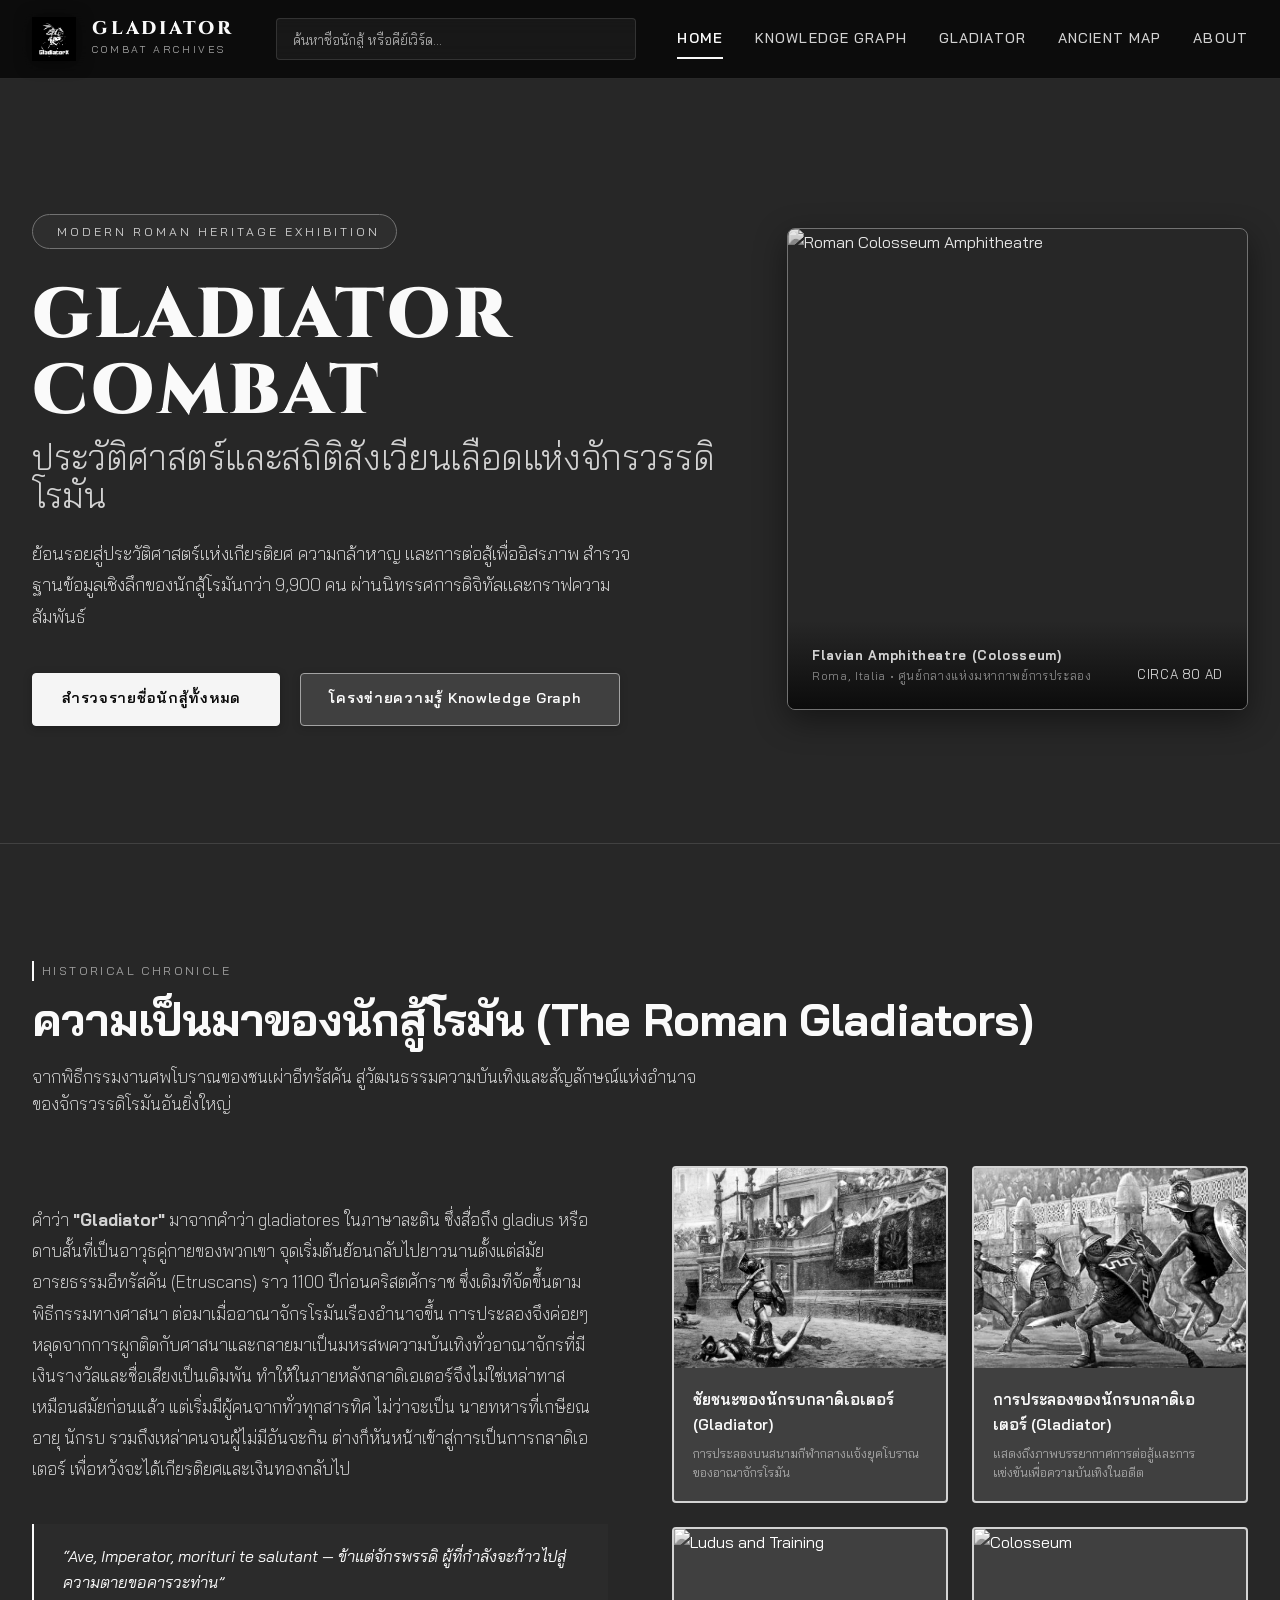
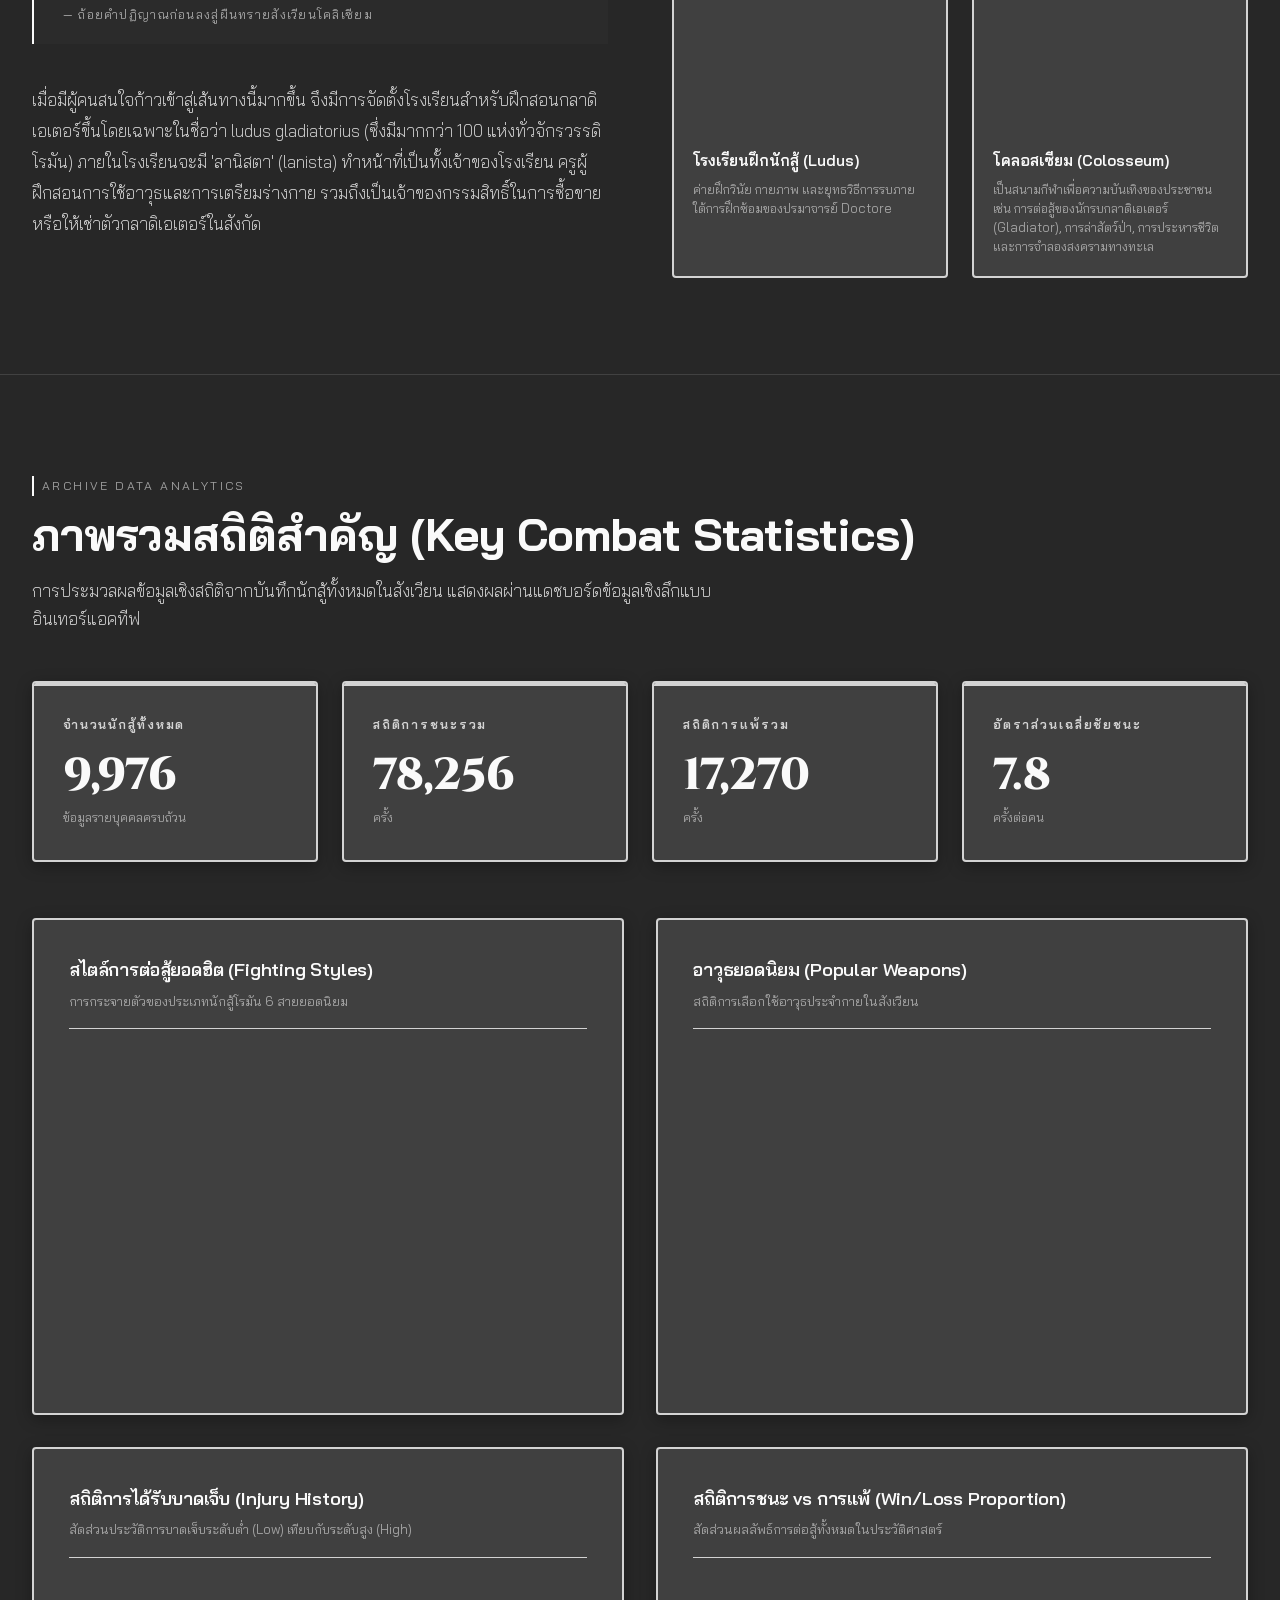
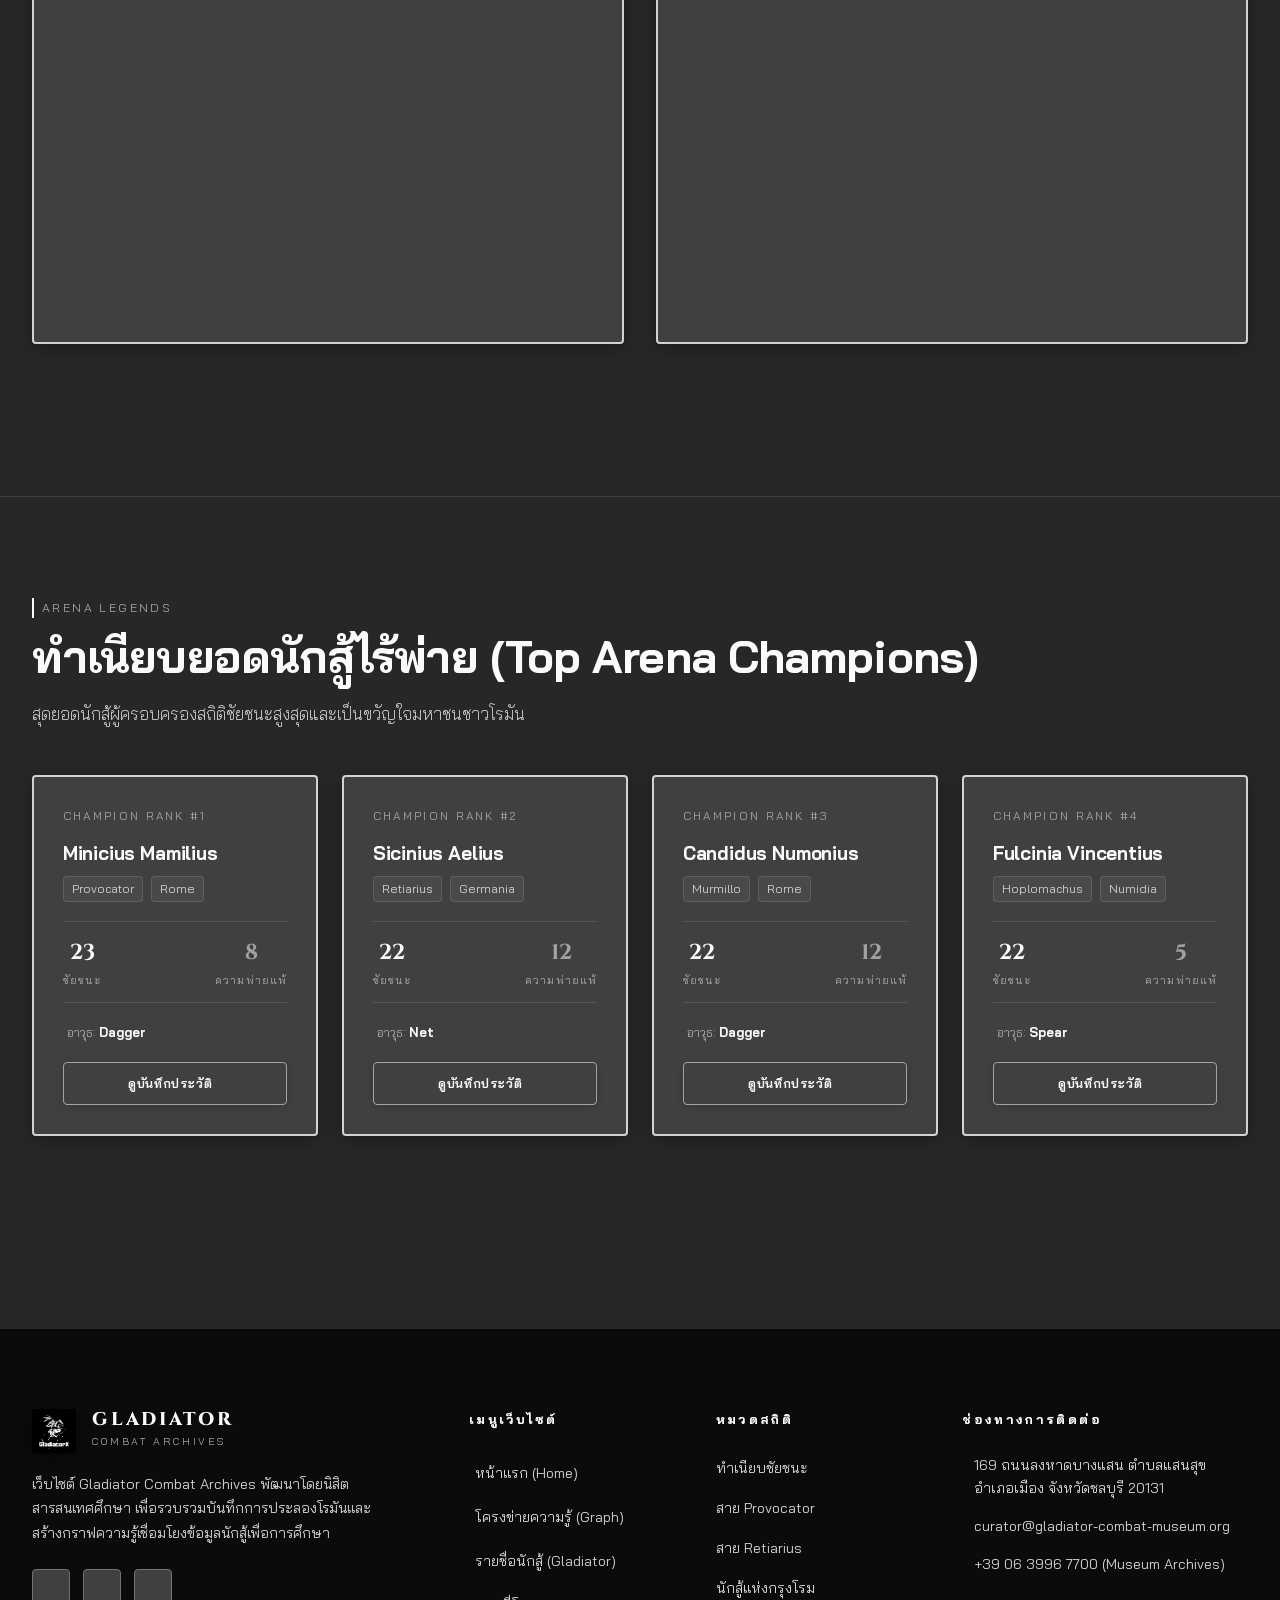
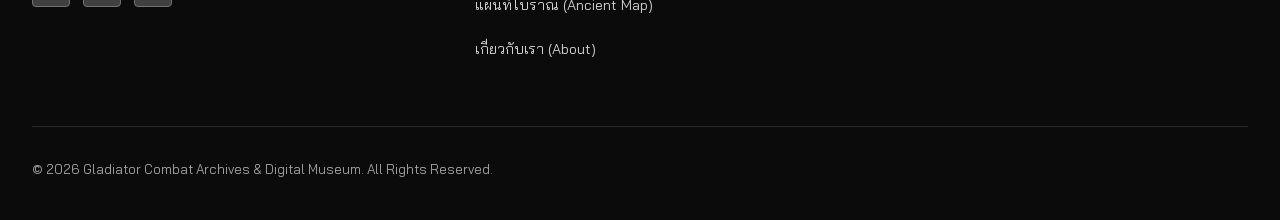
==== index.html @ 2bbe2fed "เพิ่ม แผนที่ ปรับปุ่ม" ====
<!DOCTYPE html>
<html lang="th">
<head>
  <meta charset="UTF-8">
  <meta name="viewport" content="width=device-width, initial-scale=1.0">
  <title>Gladiator Combat | Roman Archives & Data Analytics Museum</title>
  
  <!-- Google Fonts: Bai Jamjuree & Cinzel -->
  <link rel="preconnect" href="https://fonts.googleapis.com">
  <link rel="preconnect" href="https://fonts.gstatic.com" crossorigin>
  <link href="https://fonts.googleapis.com/css2?family=Bai+Jamjuree:ital,wght@0,300;0,400;0,500;0,600;0,700;1,400&family=Cinzel:wght@600;700;800;900&display=swap" rel="stylesheet">
  
  <!-- Flaticon Uicons Regular Rounded -->
  <link rel="stylesheet" href="https://cdn-uicons.flaticon.com/2.6.0/uicons-regular-rounded/css/uicons-regular-rounded.css">

  <!-- Chart.js CDN -->
  <script src="https://cdn.jsdelivr.net/npm/chart.js@4.4.1/dist/chart.umd.min.js"></script>

  <!-- Stylesheets (Separated CSS Files) -->
  <link rel="stylesheet" href="css/style.css">
  <link rel="stylesheet" href="css/home.css">
</head>
<body>

  <!-- ================= SITE HEADER / NAVIGATOR ================= -->
  <header class="site-header">
    <div class="container header-container">
      <!-- Brand Logo -->
      <a href="index.html" class="brand-wrapper">
        <img src="Logo.png" alt="Gladiator Combat Museum Logo" class="brand-logo">
        <div class="brand-text">
          <span class="brand-title">Gladiator</span>
          <span class="brand-sub">Combat Archives</span>
        </div>
      </a>

      <!-- Search Box (Direct Name or Keyword) -->
      <div class="header-search">
        <form class="header-search-form" action="gladiators.html" method="GET">
          <input type="text" name="search" placeholder="ค้นหาชื่อนักสู้ หรือคีย์เวิร์ด..." autocomplete="off">
          <button type="submit" class="header-search-btn" title="ค้นหา">
            <i class="fi fi-rr-search"></i>
          </button>
        </form>
      </div>

      <!-- Main Navigation Menu -->
      <nav class="main-nav" id="main-nav">
        <a href="index.html" class="nav-link">Home</a>
        <a href="knowledge-graph.html" class="nav-link">Knowledge Graph</a>
        <a href="gladiators.html" class="nav-link">Gladiator</a>
        <a href="maps.html" class="nav-link">Ancient Map</a>
        <a href="about.html" class="nav-link">About</a>
      </nav>

      <!-- Mobile Menu Toggle Button -->
      <button class="mobile-toggle" id="mobile-toggle" aria-label="Toggle navigation">
        <i class="fi fi-rr-menu-burger"></i>
      </button>
    </div>
  </header>

  <!-- ================= HERO & INTRODUCTION SECTION ================= -->
  <section class="hero-section">
    <div class="container hero-grid">
      <div class="hero-content">
        <div class="hero-badge">
          <i class="fi fi-rr-bank"></i>
          <span>Modern Roman Heritage Exhibition</span>
        </div>
        <h1 class="hero-title">
          Gladiator Combat
          <span>ประวัติศาสตร์และสถิติสังเวียนเลือดแห่งจักรวรรดิโรมัน</span>
        </h1>
        <p class="hero-desc">
          ย้อนรอยสู่ประวัติศาสตร์แห่งเกียรติยศ ความกล้าหาญ และการต่อสู้เพื่ออิสรภาพ สำรวจฐานข้อมูลเชิงลึกของนักสู้โรมันกว่า 9,900 คน ผ่านนิทรรศการดิจิทัลและกราฟความสัมพันธ์
        </p>
        <div class="hero-actions">
          <a href="gladiators.html" class="btn btn-primary">
            สำรวจรายชื่อนักสู้ทั้งหมด <i class="fi fi-rr-arrow-right"></i>
          </a>
          <a href="knowledge-graph.html" class="btn btn-secondary">
            โครงข่ายความรู้ Knowledge Graph <i class="fi fi-rr-network"></i>
          </a>
        </div>
      </div>
      <div class="hero-visual">
        <div class="hero-image-frame">
          <img src="https://images.unsplash.com/photo-1552832230-c0197dd311b5?auto=format&fit=crop&w=1200&q=80" alt="Roman Colosseum Amphitheatre">
          <div class="hero-caption">
            <div>
              <strong>Flavian Amphitheatre (Colosseum)</strong>
              <div style="font-size: 0.72rem; color: #888;">Roma, Italia • ศูนย์กลางแห่งมหากาพย์การประลอง</div>
            </div>
            <span class="badge-tag">CIRCA 80 AD</span>
          </div>
        </div>
      </div>
    </div>
  </section>

  <!-- ================= HISTORY OF ROMAN GLADIATORS ================= -->
  <section class="history-section">
    <div class="container">
      <div class="museum-label">HISTORICAL CHRONICLE</div>
      <h2 class="section-title">ความเป็นมาของนักสู้โรมัน (The Roman Gladiators)</h2>
      <p class="section-subtitle">
        จากพิธีกรรมงานศพโบราณของชนเผ่าอีทรัสคัน สู่วัฒนธรรมความบันเทิงและสัญลักษณ์แห่งอำนาจของจักรวรรดิโรมันอันยิ่งใหญ่
      </p>

      <div class="history-grid">
        <div class="history-content">
          <p class="history-paragraph">
            คำว่า <strong>"Gladiator"</strong> มาจากคำว่า gladiatores ในภาษาละติน ซึ่งสื่อถึง gladius หรือดาบสั้นที่เป็นอาวุธคู่กายของพวกเขา จุดเริ่มต้นย้อนกลับไปยาวนานตั้งแต่สมัยอารยธรรมอีทรัสคัน (Etruscans) ราว 1100 ปีก่อนคริสตศักราช ซึ่งเดิมทีจัดขึ้นตามพิธีกรรมทางศาสนา ต่อมาเมื่ออาณาจักรโรมันเรืองอำนาจขึ้น การประลองจึงค่อยๆ หลุดจากการผูกติดกับศาสนาและกลายมาเป็นมหรสพความบันเทิงทั่วอาณาจักรที่มีเงินรางวัลและชื่อเสียงเป็นเดิมพัน ทำให้ในภายหลังกลาดิเอเตอร์จึงไม่ใช่เหล่าทาสเหมือนสมัยก่อนแล้ว แต่เริ่มมีผู้คนจากทั่วทุกสารทิศ ไม่ว่าจะเป็น นายทหารที่เกษียณอายุ นักรบ รวมถึงเหล่าคนจนผู้ไม่มีอันจะกิน ต่างก็หันหน้าเข้าสู่การเป็นการกลาดิเอเตอร์ เพื่อหวังจะได้เกียรติยศและเงินทองกลับไป
          </p>
          <div class="history-quote">
            “Ave, Imperator, morituri te salutant — ข้าแต่จักรพรรดิ ผู้ที่กำลังจะก้าวไปสู่ความตายขอคารวะท่าน”
            <cite>— ถ้อยคำปฏิญาณก่อนลงสู่ผืนทรายสังเวียนโคลิเซียม</cite>
          </div>
          <p class="history-paragraph">
           เมื่อมีผู้คนสนใจก้าวเข้าสู่เส้นทางนี้มากขึ้น จึงมีการจัดตั้งโรงเรียนสำหรับฝึกสอนกลาดิเอเตอร์ขึ้นโดยเฉพาะในชื่อว่า ludus gladiatorius (ซึ่งมีมากกว่า 100 แห่งทั่วจักรวรรดิโรมัน) ภายในโรงเรียนจะมี 'ลานิสตา' (lanista) ทำหน้าที่เป็นทั้งเจ้าของโรงเรียน ครูผู้ฝึกสอนการใช้อาวุธและการเตรียมร่างกาย รวมถึงเป็นเจ้าของกรรมสิทธิ์ในการซื้อขายหรือให้เช่าตัวกลาดิเอเตอร์ในสังกัด
          </p>
        </div>

        <div class="history-gallery">
          <div class="gallery-card">
            <img src="ภาพประกอบ/ภาพประกอบ1.jpg" alt="Gladiator">
            <div class="gallery-info">
              <h4 class="gallery-title">ชัยชนะของนักรบกลาดิเอเตอร์ (Gladiator)</h4>
              <p class="gallery-desc">การประลองบนสนามกีฬากลางแจ้งยุคโบราณของอาณาจักรโรมัน</p>
            </div>
          </div>
          <div class="gallery-card">
            <img src="ภาพประกอบ/ภาพประกอบ2.jpg" alt="Gladiator">
            <div class="gallery-info">
              <h4 class="gallery-title">การประลองของนักรบกลาดิเอเตอร์ (Gladiator)</h4>
              <p class="gallery-desc">แสดงถึงภาพบรรยากาศการต่อสู้และการแข่งขันเพื่อความบันเทิงในอดีต</p>
            </div>
          </div>
          <div class="gallery-card">
            <img src="https://thumb.wikimedia.org/wikipedia/commons/thumb/8/87/Ludus_magnus_Rome_2006.jpg/960px-Ludus_magnus_Rome_2006.jpg?utm_source=en.wikipedia.org&utm_campaign=parser&utm_content=thumbnail" alt="Ludus and Training">
            <div class="gallery-info">
              <h4 class="gallery-title">โรงเรียนฝึกนักสู้ (Ludus)</h4>
              <p class="gallery-desc">ค่ายฝึกวินัย กายภาพ และยุทธวิธีการรบภายใต้การฝึกซ้อมของปรมาจารย์ Doctore</p>
            </div>
          </div>
          <div class="gallery-card">
            <img src="https://happylongway.com/wp-content/uploads/2018/10/Colosseum-800x500.jpg" alt="Colosseum ">
            <div class="gallery-info">
              <h4 class="gallery-title">โคลอสเซียม (Colosseum)</h4>
              <p class="gallery-desc">เป็นสนามกีฬาเพื่อความบันเทิงของประชาชน เช่น การต่อสู้ของนักรบกลาดิเอเตอร์ (Gladiator), การล่าสัตว์ป่า, การประหารชีวิต และการจำลองสงครามทางทะเล</p>
            </div>
          </div>
        </div>
      </div>
    </div>
  </section>

  <!-- ================= STATISTICAL ANALYTICS SECTION ================= -->
  <section class="stats-section">
    <div class="container">
      <div class="museum-label">ARCHIVE DATA ANALYTICS</div>
      <h2 class="section-title">ภาพรวมสถิติสำคัญ (Key Combat Statistics)</h2>
      <p class="section-subtitle">
        การประมวลผลข้อมูลเชิงสถิติจากบันทึกนักสู้ทั้งหมดในสังเวียน แสดงผลผ่านแดชบอร์ดข้อมูลเชิงลึกแบบอินเทอร์แอคทีฟ
      </p>

      <!-- 4 High-Level Summary Stat Cards -->
      <div class="summary-cards-grid">
        <div class="stat-card">
          <div class="stat-header">
            <span class="stat-label">จำนวนนักสู้ทั้งหมด</span>
            <i class="fi fi-rr-users-alt stat-icon"></i>
          </div>
          <div class="stat-value" id="counter-total">9,976</div>
          <div class="stat-note">ข้อมูลรายบุคคลครบถ้วน</div>
        </div>

        <div class="stat-card">
          <div class="stat-header">
            <span class="stat-label">สถิติการชนะรวม</span>
            <i class="fi fi-rr-trophy stat-icon"></i>
          </div>
          <div class="stat-value" id="counter-wins">78,256</div>
          <div class="stat-note">ครั้ง</div>
        </div>

        <div class="stat-card">
          <div class="stat-header">
            <span class="stat-label">สถิติการแพ้รวม</span>
            <i class="fi fi-rr-cross-circle stat-icon"></i>
          </div>
          <div class="stat-value" id="counter-losses">17,270</div>
          <div class="stat-note">ครั้ง</div>
        </div>

        <div class="stat-card">
          <div class="stat-header">
            <span class="stat-label">อัตราส่วนเฉลี่ยชัยชนะ</span>
            <i class="fi fi-rr-chart-histogram stat-icon"></i>
          </div>
          <div class="stat-value" id="counter-avg-wins">7.8</div>
          <div class="stat-note">ครั้งต่อคน</div>
        </div>
      </div>

      <!-- Charts Grid -->
      <div class="charts-grid">
        <!-- 1. Fighting Styles Chart -->
        <div class="chart-box">
          <div class="chart-header">
            <div class="chart-title-group">
              <h3>สไตล์การต่อสู้ยอดฮิต (Fighting Styles)</h3>
              <p>การกระจายตัวของประเภทนักสู้โรมัน 6 สายยอดนิยม</p>
            </div>
            <i class="fi fi-rr-shield" style="font-size: 1.2rem; color: var(--text-secondary);"></i>
          </div>
          <div class="chart-canvas-wrapper">
            <canvas id="chart-category"></canvas>
          </div>
        </div>

        <!-- 2. Weapons Popularity Chart -->
        <div class="chart-box">
          <div class="chart-header">
            <div class="chart-title-group">
              <h3>อาวุธยอดนิยม (Popular Weapons)</h3>
              <p>สถิติการเลือกใช้อาวุธประจำกายในสังเวียน</p>
            </div>
            <i class="fi fi-rr-sword" style="font-size: 1.2rem; color: var(--text-secondary);"></i>
          </div>
          <div class="chart-canvas-wrapper">
            <canvas id="chart-weapons"></canvas>
          </div>
        </div>

        <!-- 3. Injury History Chart -->
        <div class="chart-box">
          <div class="chart-header">
            <div class="chart-title-group">
              <h3>สถิติการได้รับบาดเจ็บ (Injury History)</h3>
              <p>สัดส่วนประวัติการบาดเจ็บระดับต่ำ (Low) เทียบกับระดับสูง (High)</p>
            </div>
            <i class="fi fi-rr-heartbeat" style="font-size: 1.2rem; color: var(--text-secondary);"></i>
          </div>
          <div class="chart-canvas-wrapper">
            <canvas id="chart-injuries"></canvas>
          </div>
        </div>

        <!-- 4. Win vs Loss Ratio Chart -->
        <div class="chart-box">
          <div class="chart-header">
            <div class="chart-title-group">
              <h3>สถิติการชนะ vs การแพ้ (Win/Loss Proportion)</h3>
              <p>สัดส่วนผลลัพธ์การต่อสู้ทั้งหมดในประวัติศาสตร์</p>
            </div>
            <i class="fi fi-rr-scale" style="font-size: 1.2rem; color: var(--text-secondary);"></i>
          </div>
          <div class="chart-canvas-wrapper">
            <canvas id="chart-winloss"></canvas>
          </div>
        </div>
      </div>
    </div>
  </section>

  <!-- ================= CHAMPIONS SPOTLIGHT ================= -->
  <section class="champions-section">
    <div class="container">
      <div class="museum-label">ARENA LEGENDS</div>
      <h2 class="section-title">ทำเนียบยอดนักสู้ไร้พ่าย (Top Arena Champions)</h2>
      <p class="section-subtitle">
        สุดยอดนักสู้ผู้ครอบครองสถิติชัยชนะสูงสุดและเป็นขวัญใจมหาชนชาวโรมัน
      </p>

      <div class="champions-grid" id="champions-grid">
        <!-- Rendered dynamically by home.js -->
      </div>
    </div>
  </section>

  <!-- ================= SITE FOOTER ================= -->
  <footer class="site-footer">
    <div class="container">
      <div class="footer-top">
        <div class="footer-brand">
          <div class="brand-wrapper">
            <img src="Logo.png" alt="Gladiator Combat Museum Logo" class="brand-logo">
            <div class="brand-text">
              <span class="brand-title">Gladiator</span>
              <span class="brand-sub">Combat Archives</span>
            </div>
          </div>
          <p class="footer-desc">
            เว็บไซต์ Gladiator Combat Archives พัฒนาโดยนิสิตสารสนเทศศึกษา เพื่อรวบรวมบันทึกการประลองโรมันและสร้างกราฟความรู้เชื่อมโยงข้อมูลนักสู้เพื่อการศึกษา
          </p>
          <div class="footer-socials">
            <a href="#" class="social-icon" title="Instagram"><i class="fi fi-rr-camera"></i></a>
            <a href="#" class="social-icon" title="Twitter"><i class="fi fi-rr-comment-alt"></i></a>
            <a href="#" class="social-icon" title="GitHub"><i class="fi fi-rr-code-fork"></i></a>
          </div>
        </div>

        <div class="footer-nav">
          <h4 class="footer-heading">เมนูเว็บไซต์</h4>
          <ul class="footer-links">
            <li><a href="index.html"><i class="fi fi-rr-home"></i> หน้าแรก (Home)</a></li>
            <li><a href="knowledge-graph.html"><i class="fi fi-rr-network"></i> โครงข่ายความรู้ (Graph)</a></li>
            <li><a href="gladiators.html"><i class="fi fi-rr-users"></i> รายชื่อนักสู้ (Gladiator)</a></li>
            <li><a href="maps.html"><i class="fi fi-rr-map"></i> แผนที่โบราณ (Ancient Map)</a></li>
            <li><a href="about.html"><i class="fi fi-rr-info"></i> เกี่ยวกับเรา (About)</a></li>
          </ul>
        </div>

        <div class="footer-analytics">
          <h4 class="footer-heading">หมวดสถิติ</h4>
          <ul class="footer-links">
            <li><a href="gladiators.html?sort=wins-desc">ทำเนียบชัยชนะ</a></li>
            <li><a href="gladiators.html?category=Provocator">สาย Provocator</a></li>
            <li><a href="gladiators.html?category=Retiarius">สาย Retiarius</a></li>
            <li><a href="gladiators.html?origin=Rome">นักสู้แห่งกรุงโรม</a></li>
          </ul>
        </div>

        <div class="footer-contact">
          <h4 class="footer-heading">ช่องทางการติดต่อ</h4>
          <ul class="contact-info">
            <li class="contact-item">
              <i class="fi fi-rr-marker"></i>
              <span>169 ถนนลงหาดบางแสน ตำบลแสนสุข อำเภอเมือง จังหวัดชลบุรี 20131</span>
            </li>
            <li class="contact-item">
              <i class="fi fi-rr-envelope"></i>
              <span>curator@gladiator-combat-museum.org</span>
            </li>
            <li class="contact-item">
              <i class="fi fi-rr-phone-call"></i>
              <span>+39 06 3996 7700 (Museum Archives)</span>
            </li>
          </ul>
        </div>
      </div>

      <div class="footer-bottom">
        <div>© 2026 Gladiator Combat Archives & Digital Museum. All Rights Reserved.</div>
      </div>
    </div>
  </footer>

  <!-- Scripts (Separated JS Files) -->
  <script src="js/main.js"></script>
  <script src="js/home.js"></script>
</body>
</html>
---- css/style.css ----
@import url('https://fonts.googleapis.com/css2?family=Bai+Jamjuree:ital,wght@0,300;0,400;0,500;0,600;0,700;1,400&family=Cinzel:wght@600;700;800;900&display=swap');
@import url('https://cdn-uicons.flaticon.com/2.6.0/uicons-regular-rounded/css/uicons-regular-rounded.css');

/* ==========================================================================
   MODERN ART MUSEUM DESIGN SYSTEM - GLADIATOR COMBAT
   Monochrome Palette: Pure Black, Gallery Whites, Concrete Grays
   ========================================================================== */

:root {
  /* ==========================================================================
     PALETTE: 11 Grayscale Shades (จากข้อกำหนด)
     #fafafa, #f5f5f5, #e6e6e6, #d3d3d3, #a3a3a3,
     #727272, #535353, #404040, #272727, #1a1a1a, #0b0b0b
     ========================================================================== */
  --color-fafafa: #fafafa;
  --color-f5f5f5: #f5f5f5;
  --color-e6e6e6: #e6e6e6;
  --color-d3d3d3: #d3d3d3;
  --color-a3a3a3: #a3a3a3;
  --color-727272: #727272;
  --color-535353: #535353;
  --color-404040: #404040;
  --color-272727: #272727;
  --color-1a1a1a: #1a1a1a;
  --color-0b0b0b: #0b0b0b;

  /* พื้นหลังเว็บไซต์: ปรับให้สว่างขึ้นจากเดิม (#1a1a1a) มาเป็น #272727 / #404040 */
  --bg-primary: #272727;
  --bg-secondary: #272727;
  --bg-tertiary: #404040;
  --bg-card: #404040;
  --bg-card-hover: #535353;
  --bg-light: #404040;
  --bg-light-surface: #535353;
  
  /* ตัวอักษร: สว่างคมชัด อ่านง่าย */
  --text-primary: #fafafa;
  --text-secondary: #d3d3d3;
  --text-muted: #a3a3a3;
  --text-hover: #fafafa;
  
  /* กรอบและเส้นขอบ: สว่าง คมชัด */
  --border-light: rgba(255, 255, 255, 0.12);
  --border-medium: #727272;
  --border-strong: #a3a3a3;
  --border-contrast: #fafafa;
  --border-stat: #d3d3d3;
  --border-stat-hover: #fafafa;

  /* สีปุ่มหลัก (Primary Button) */
  --btn-primary-bg: #f5f5f5;
  --btn-primary-text: #0b0b0b;
  --btn-primary-border: #f5f5f5;
  --btn-primary-hover-bg: #d3d3d3;       /* ชี้แล้วเข้มขึ้น */
  --btn-primary-hover-text: #0b0b0b;
  --btn-primary-hover-border: #d3d3d3;
  --btn-primary-active-bg: #a3a3a3;      /* คลิกค้างแล้วเข้มขึ้นอีก */
  --btn-primary-active-border: #727272;

  /* สีปุ่มรอง (Secondary Button) */
  --btn-secondary-bg: #404040;
  --btn-secondary-text: #fafafa;
  --btn-secondary-border: #a3a3a3;
  --btn-secondary-hover-bg: #272727;     /* ชี้แล้วเข้มขึ้น */
  --btn-secondary-hover-text: #ffffff;
  --btn-secondary-hover-border: #d3d3d3;
  --btn-secondary-active-bg: #1a1a1a;    /* คลิกค้างแล้วเข้มขึ้นอีก */
  --btn-secondary-active-border: #727272;

  --accent-white: #fafafa;
  --accent-gray: #d3d3d3;
  --accent-dark: #0b0b0b;
  
  --font-main: 'Bai Jamjuree', -apple-system, BlinkMacSystemFont, 'Segoe UI', Roboto, sans-serif;
  --font-display: 'Cinzel', 'Bai Jamjuree', Georgia, serif;
  
  /* Transition นุ่มนวล ไม่กระพริบ */
  --transition-smooth: all 0.25s cubic-bezier(0.16, 1, 0.3, 1);
  --transition-fast: all 0.15s cubic-bezier(0.16, 1, 0.3, 1);
  --btn-transition: background-color 0.25s cubic-bezier(0.16, 1, 0.3, 1),
                    color 0.25s cubic-bezier(0.16, 1, 0.3, 1),
                    border-color 0.25s cubic-bezier(0.16, 1, 0.3, 1),
                    transform 0.15s cubic-bezier(0.16, 1, 0.3, 1),
                    box-shadow 0.25s cubic-bezier(0.16, 1, 0.3, 1);
  
  --shadow-subtle: 0 4px 16px rgba(0, 0, 0, 0.3);
  --shadow-elevation: 0 10px 32px rgba(0, 0, 0, 0.45);
  --shadow-glow: 0 0 20px rgba(250, 250, 250, 0.12);
  
  --radius-sm: 4px;
  --radius-md: 8px;
  --radius-lg: 14px;
  --radius-full: 9999px;
  
  --max-width: 1320px;
}

/* Reset & Box Sizing */
*, *::before, *::after {
  box-sizing: border-box;
  margin: 0;
  padding: 0;
}

html {
  font-size: 16px;
  scroll-behavior: smooth;
}

body {
  font-family: var(--font-main);
  background-color: var(--bg-primary);
  color: var(--text-primary);
  line-height: 1.65;
  font-weight: 400;
  overflow-x: hidden;
  -webkit-font-smoothing: antialiased;
}

a {
  color: inherit;
  text-decoration: none;
  transition: color 0.25s cubic-bezier(0.16, 1, 0.3, 1),
              text-shadow 0.25s cubic-bezier(0.16, 1, 0.3, 1),
              transform 0.15s ease;
}

a:hover {
  color: var(--text-hover);
  text-shadow: 0 0 10px rgba(250, 250, 250, 0.35);
}

a:active {
  transform: scale(0.98);
  color: #ffffff;
}

img {
  max-width: 100%;
  height: auto;
  display: block;
}

button, input, select, textarea {
  font-family: inherit;
  font-size: inherit;
}

/* ==========================================================================
   UTILITY CLASSES & MUSEUM LAYOUTS
   ========================================================================== */

.container {
  width: 100%;
  max-width: var(--max-width);
  margin: 0 auto;
  padding: 0 2rem;
}

.museum-label {
  font-size: 0.75rem;
  text-transform: uppercase;
  letter-spacing: 0.2em;
  color: var(--text-muted);
  display: inline-block;
  margin-bottom: 0.75rem;
  border-left: 2px solid var(--accent-white);
  padding-left: 0.5rem;
}

.section-title {
  font-size: clamp(2rem, 3.5vw, 3rem);
  font-weight: 700;
  letter-spacing: -0.02em;
  line-height: 1.2;
  margin-bottom: 1rem;
}

.section-subtitle {
  font-size: 1.05rem;
  color: var(--text-secondary);
  max-width: 680px;
  margin-bottom: 3rem;
  font-weight: 300;
}

/* ==========================================================================
   BUTTONS: SMOOTH HOVER DARKENING & ACTIVE SINKING EFFECTS
   ========================================================================== */

.btn {
  display: inline-flex;
  align-items: center;
  justify-content: center;
  gap: 0.6rem;
  padding: 0.85rem 1.8rem;
  font-size: 0.9rem;
  font-weight: 600;
  letter-spacing: 0.05em;
  border-radius: var(--radius-sm);
  cursor: pointer;
  transition: var(--btn-transition);
  position: relative;
  user-select: none;
  -webkit-user-select: none;
}

/* Primary Button: สีพื้นหลังสว่าง ชี้แล้วเข้มขึ้น กดแล้วยุบลง */
.btn-primary {
  background-color: var(--btn-primary-bg);
  color: var(--btn-primary-text);
  border: 1.5px solid var(--btn-primary-border);
  box-shadow: 0 2px 8px rgba(0, 0, 0, 0.25);
}

.btn-primary:hover {
  background-color: var(--btn-primary-hover-bg);
  color: var(--btn-primary-hover-text);
  border-color: var(--btn-primary-hover-border);
  transform: translateY(-2px);
  box-shadow: 0 6px 18px rgba(0, 0, 0, 0.35);
}

.btn-primary:active {
  background-color: var(--btn-primary-active-bg);
  border-color: var(--btn-primary-active-border);
  transform: translateY(1.5px) scale(0.97);
  box-shadow: inset 0 3px 6px rgba(0, 0, 0, 0.35), 0 1px 2px rgba(0, 0, 0, 0.2);
}

/* Secondary Button: กรอบชัดเจน ชี้แล้วสีเข้ม/เปลี่ยนสี กดแล้วยุบลง */
.btn-secondary {
  background-color: var(--btn-secondary-bg);
  color: var(--btn-secondary-text);
  border: 1.5px solid var(--btn-secondary-border);
  box-shadow: 0 2px 8px rgba(0, 0, 0, 0.15);
}

.btn-secondary:hover {
  background-color: var(--btn-secondary-hover-bg);
  color: var(--btn-secondary-hover-text);
  border-color: var(--btn-secondary-hover-border);
  transform: translateY(-2px);
  box-shadow: 0 6px 18px rgba(0, 0, 0, 0.3);
}

.btn-secondary:active {
  background-color: var(--btn-secondary-active-bg);
  border-color: var(--btn-secondary-active-border);
  transform: translateY(1.5px) scale(0.97);
  box-shadow: inset 0 3px 6px rgba(0, 0, 0, 0.45), 0 1px 2px rgba(0, 0, 0, 0.2);
}

/* Icon Buttons: ชี้แล้วเปลี่ยนสี กดแล้วยุบลง */
.btn-icon {
  width: 42px;
  height: 42px;
  padding: 0;
  border-radius: var(--radius-sm);
  background: var(--bg-card);
  border: 1.5px solid var(--border-medium);
  color: var(--text-primary);
  display: inline-flex;
  align-items: center;
  justify-content: center;
  cursor: pointer;
  transition: var(--btn-transition);
  user-select: none;
}

.btn-icon:hover {
  border-color: var(--border-stat);
  background: var(--color-272727);
  color: var(--text-hover);
  transform: translateY(-2px);
  box-shadow: 0 4px 12px rgba(0, 0, 0, 0.3);
}

.btn-icon:active {
  background: var(--color-1a1a1a);
  transform: translateY(1.5px) scale(0.94);
  box-shadow: inset 0 2px 5px rgba(0, 0, 0, 0.4);
}

/* ==========================================================================
   NAVIGATION BAR
   ========================================================================== */

.site-header {
  position: sticky;
  top: 0;
  left: 0;
  width: 100%;
  z-index: 1000;
  background: rgba(10, 10, 10, 0.92);
  backdrop-filter: blur(16px);
  -webkit-backdrop-filter: blur(16px);
  border-bottom: 1px solid var(--border-light);
  transition: var(--transition-smooth);
}

.header-container {
  display: flex;
  align-items: center;
  justify-content: space-between;
  height: 78px;
}

.brand-wrapper {
  display: flex;
  align-items: center;
  gap: 1rem;
}

.brand-logo {
  height: 44px;
  width: auto;
  object-fit: contain;
  filter: drop-shadow(0 2px 8px rgba(0,0,0,0.5));
  transition: var(--transition-smooth);
}

.brand-logo:hover {
  transform: scale(1.05);
}

.brand-text {
  display: flex;
  flex-direction: column;
}

.brand-title {
  font-family: var(--font-display);
  font-size: 1.15rem;
  font-weight: 800;
  letter-spacing: 0.15em;
  color: var(--text-primary);
  text-transform: uppercase;
  line-height: 1;
}

.brand-sub {
  font-size: 0.65rem;
  letter-spacing: 0.25em;
  color: var(--text-muted);
  text-transform: uppercase;
  margin-top: 3px;
}

/* Header Search */
.header-search {
  flex: 0 1 360px;
  position: relative;
  margin: 0 1.5rem;
}

.header-search-form {
  position: relative;
  width: 100%;
}

.header-search input {
  width: 100%;
  height: 42px;
  background: rgba(255, 255, 255, 0.05);
  border: 1px solid var(--border-light);
  border-radius: var(--radius-sm);
  padding: 0 2.8rem 0 1rem;
  color: var(--text-primary);
  font-size: 0.85rem;
  font-weight: 400;
  transition: var(--transition-smooth);
}

.header-search input:focus {
  outline: none;
  background: rgba(255, 255, 255, 0.09);
  border-color: var(--border-strong);
  box-shadow: 0 0 16px rgba(255, 255, 255, 0.06);
}

.header-search input::placeholder {
  color: var(--text-muted);
}

.header-search-btn {
  position: absolute;
  right: 8px;
  top: 50%;
  transform: translateY(-50%);
  background: transparent;
  border: none;
  color: var(--text-secondary);
  cursor: pointer;
  padding: 6px;
  display: flex;
  align-items: center;
  justify-content: center;
  font-size: 1rem;
  transition: color 0.25s cubic-bezier(0.16, 1, 0.3, 1), transform 0.15s ease;
}

.header-search-btn:hover {
  color: var(--text-hover);
  transform: translateY(-50%) scale(1.15);
}

.header-search-btn:active {
  transform: translateY(-50%) scale(0.9);
  color: var(--color-fafafa);
}

/* Nav Links */
.main-nav {
  display: flex;
  align-items: center;
  gap: 2rem;
}

.nav-link {
  font-size: 0.88rem;
  font-weight: 500;
  letter-spacing: 0.08em;
  color: var(--text-secondary);
  text-transform: uppercase;
  position: relative;
  padding: 0.5rem 0;
  transition: color 0.25s cubic-bezier(0.16, 1, 0.3, 1),
              text-shadow 0.25s cubic-bezier(0.16, 1, 0.3, 1),
              transform 0.15s ease;
}

.nav-link::after {
  content: '';
  position: absolute;
  bottom: 0;
  left: 0;
  width: 0%;
  height: 2px;
  background: var(--color-fafafa);
  transition: width 0.25s cubic-bezier(0.16, 1, 0.3, 1);
}

.nav-link:hover {
  color: var(--text-hover);
  text-shadow: 0 0 10px rgba(250, 250, 250, 0.4);
}

.nav-link:active {
  transform: scale(0.96);
  color: #ffffff;
}

.nav-link:hover::after,
.nav-link.active::after {
  width: 100%;
}

.nav-link.active {
  color: var(--color-fafafa);
  font-weight: 600;
}

/* Mobile Toggle */
.mobile-toggle {
  display: none;
  background: transparent;
  border: none;
  color: var(--text-primary);
  font-size: 1.4rem;
  cursor: pointer;
  padding: 0.5rem;
}

/* ==========================================================================
   FOOTER
   ========================================================================== */

.site-footer {
  background-color: var(--accent-dark);
  border-top: 1px solid var(--border-light);
  padding: 5rem 0 2.5rem;
  margin-top: 6rem;
}

.footer-top {
  display: grid;
  grid-template-columns: 2fr 1fr 1fr 1.5fr;
  gap: 3.5rem;
  margin-bottom: 4rem;
}

.footer-brand .brand-wrapper {
  margin-bottom: 1.2rem;
}

.footer-desc {
  font-size: 0.9rem;
  color: var(--text-secondary);
  line-height: 1.7;
  max-width: 360px;
  margin-bottom: 1.5rem;
}

.footer-socials {
  display: flex;
  gap: 0.8rem;
}

.social-icon {
  width: 38px;
  height: 38px;
  border-radius: var(--radius-sm);
  background: var(--bg-card);
  border: 1px solid var(--border-medium);
  display: flex;
  align-items: center;
  justify-content: center;
  color: var(--text-secondary);
  font-size: 0.95rem;
  transition: var(--btn-transition);
}

.social-icon:hover {
  color: var(--text-hover);
  border-color: var(--border-stat);
  background: var(--color-272727);
  transform: translateY(-2px);
  box-shadow: 0 4px 12px rgba(0, 0, 0, 0.3);
}

.social-icon:active {
  background: var(--color-1a1a1a);
  transform: translateY(1.5px) scale(0.94);
}

.footer-heading {
  font-size: 0.82rem;
  text-transform: uppercase;
  letter-spacing: 0.18em;
  color: var(--text-primary);
  margin-bottom: 1.5rem;
  font-weight: 700;
}

.footer-links {
  list-style: none;
  display: flex;
  flex-direction: column;
  gap: 0.85rem;
}

.footer-links a {
  font-size: 0.88rem;
  color: var(--text-secondary);
  transition: color 0.25s cubic-bezier(0.16, 1, 0.3, 1), transform 0.15s ease, text-shadow 0.25s ease;
  display: inline-flex;
  align-items: center;
  gap: 0.4rem;
}

.footer-links a:hover {
  color: var(--text-hover);
  text-shadow: 0 0 10px rgba(250, 250, 250, 0.4);
  transform: translateX(4px);
}

.footer-links a:active {
  color: #ffffff;
  transform: translateX(2px) scale(0.98);
}

.contact-info {
  list-style: none;
  display: flex;
  flex-direction: column;
  gap: 0.9rem;
}

.contact-item {
  display: flex;
  align-items: flex-start;
  gap: 0.75rem;
  font-size: 0.88rem;
  color: var(--text-secondary);
}

.contact-item i {
  color: var(--text-muted);
  font-size: 1rem;
  margin-top: 2px;
}

.footer-bottom {
  padding-top: 2rem;
  border-top: 1px solid var(--border-light);
  display: flex;
  align-items: center;
  justify-content: space-between;
  font-size: 0.82rem;
  color: var(--text-muted);
  flex-wrap: wrap;
  gap: 1rem;
}

/* ==========================================================================
   RESPONSIVE DESIGN (TABLET & MOBILE)
   ========================================================================== */

@media (max-width: 1024px) {
  .header-search {
    flex: 0 1 240px;
    margin: 0 1rem;
  }
  
  .footer-top {
    grid-template-columns: 1fr 1fr;
    gap: 2.5rem;
  }
}

@media (max-width: 768px) {
  .mobile-toggle {
    display: block;
  }
  
  .header-search {
    display: none; /* Can be revealed via mobile search button if needed */
  }
  
  .main-nav {
    position: fixed;
    top: 78px;
    left: 0;
    width: 100%;
    background: rgba(14, 14, 14, 0.98);
    backdrop-filter: blur(20px);
    border-bottom: 1px solid var(--border-medium);
    flex-direction: column;
    padding: 2rem;
    gap: 1.5rem;
    transform: translateY(-150%);
    opacity: 0;
    pointer-events: none;
    transition: var(--transition-smooth);
  }
  
  .main-nav.open {
    transform: translateY(0);
    opacity: 1;
    pointer-events: auto;
  }
  
  .footer-top {
    grid-template-columns: 1fr;
    gap: 2rem;
  }
  
  .footer-bottom {
    flex-direction: column;
    text-align: center;
    gap: 0.5rem;
  }
}
---- css/home.css ----
/* ==========================================================================
   HOME PAGE STYLES - MODERN ART MUSEUM THEME
   ========================================================================== */

/* Hero Section */
.hero-section {
  position: relative;
  min-height: 85vh;
  display: flex;
  align-items: center;
  padding: 5rem 0 4rem;
  background: var(--bg-primary);
  border-bottom: 1px solid var(--border-light);
  overflow: hidden;
}

.hero-grid {
  display: grid;
  grid-template-columns: 1.2fr 0.8fr;
  gap: 4rem;
  align-items: center;
}

.hero-badge {
  display: inline-flex;
  align-items: center;
  gap: 0.5rem;
  font-size: 0.75rem;
  letter-spacing: 0.25em;
  text-transform: uppercase;
  color: var(--text-secondary);
  border: 1px solid var(--border-medium);
  padding: 0.4rem 1rem;
  border-radius: var(--radius-full);
  margin-bottom: 1.8rem;
  background: rgba(255, 255, 255, 0.03);
}

.hero-badge i {
  color: var(--accent-white);
}

.hero-title {
  font-family: var(--font-display);
  font-size: clamp(2.8rem, 5.5vw, 4.6rem);
  font-weight: 900;
  letter-spacing: 0.04em;
  line-height: 1.08;
  margin-bottom: 1.5rem;
  text-transform: uppercase;
  color: var(--text-primary);
}

.hero-title span {
  display: block;
  font-family: var(--font-main);
  font-weight: 300;
  font-size: clamp(1.4rem, 2.8vw, 2.2rem);
  letter-spacing: -0.01em;
  color: var(--text-secondary);
  margin-top: 0.5rem;
  text-transform: none;
}

.hero-desc {
  font-size: 1.1rem;
  color: var(--text-secondary);
  line-height: 1.8;
  margin-bottom: 2.5rem;
  font-weight: 300;
  max-width: 600px;
}

.hero-actions {
  display: flex;
  gap: 1.2rem;
  flex-wrap: wrap;
}

.hero-visual {
  position: relative;
}

.hero-image-frame {
  position: relative;
  border-radius: var(--radius-md);
  overflow: hidden;
  border: 1px solid var(--border-medium);
  box-shadow: var(--shadow-elevation);
  background: var(--bg-secondary);
}

.hero-image-frame img {
  width: 100%;
  height: 480px;
  object-fit: cover;
  filter: grayscale(100%) contrast(115%) brightness(90%);
  transition: var(--transition-smooth);
}

.hero-image-frame:hover img {
  filter: grayscale(40%) contrast(110%) brightness(95%);
  transform: scale(1.03);
}

.hero-caption {
  position: absolute;
  bottom: 0;
  left: 0;
  right: 0;
  padding: 1.5rem;
  background: linear-gradient(to top, rgba(10,10,10,0.95), transparent);
  font-size: 0.8rem;
  color: var(--text-secondary);
  letter-spacing: 0.05em;
  display: flex;
  justify-content: space-between;
  align-items: flex-end;
}

/* History Section */
.history-section {
  padding: 7rem 0 6rem;
  background-color: var(--bg-primary);
}

.history-grid {
  display: grid;
  grid-template-columns: 1fr 1fr;
  gap: 4rem;
  align-items: center;
  margin-top: 3rem;
}

.history-content {
  display: flex;
  flex-direction: column;
  gap: 1.5rem;
}

.history-paragraph {
  font-size: 1.05rem;
  color: var(--text-secondary);
  line-height: 1.85;
  font-weight: 300;
}

.history-quote {
  border-left: 2px solid var(--accent-white);
  padding: 1.2rem 1.8rem;
  margin: 1rem 0;
  background: rgba(255, 255, 255, 0.02);
  font-style: italic;
  font-size: 1rem;
  color: var(--text-primary);
}

.history-quote cite {
  display: block;
  font-size: 0.8rem;
  color: var(--text-muted);
  margin-top: 0.5rem;
  font-style: normal;
  letter-spacing: 0.1em;
  text-transform: uppercase;
}

.history-gallery {
  display: grid;
  grid-template-columns: 1fr 1fr;
  gap: 1.5rem;
}

.gallery-card {
  background: var(--bg-card);
  border: 2px solid var(--border-stat);
  border-radius: var(--radius-sm);
  overflow: hidden;
  transition: var(--transition-smooth);
}

.gallery-card:hover {
  border-color: var(--border-stat-hover);
  transform: translateY(-4px);
  box-shadow: 0 8px 24px rgba(0, 0, 0, 0.4);
}

.gallery-card img {
  width: 100%;
  height: 200px;
  object-fit: cover;
  filter: grayscale(100%) contrast(110%);
  transition: var(--transition-smooth);
}

.gallery-card:hover img {
  filter: grayscale(20%);
  transform: scale(1.04);
}

.gallery-info {
  padding: 1.2rem;
}

.gallery-title {
  font-size: 0.95rem;
  font-weight: 600;
  margin-bottom: 0.4rem;
}

.gallery-desc {
  font-size: 0.8rem;
  color: var(--text-muted);
  line-height: 1.5;
}

/* Statistics Section */
.stats-section {
  padding: 6rem 0;
  background-color: var(--bg-primary);
  border-top: 1px solid var(--border-light);
  border-bottom: 1px solid var(--border-light);
}

/* Top Summary Cards (Big Numbers) */
.summary-cards-grid {
  display: grid;
  grid-template-columns: repeat(4, 1fr);
  gap: 1.5rem;
  margin-bottom: 3.5rem;
}

.stat-card {
  background: var(--bg-card);
  border: 2px solid var(--border-stat);
  padding: 2rem 1.8rem;
  border-radius: var(--radius-sm);
  transition: var(--transition-smooth);
  position: relative;
  overflow: hidden;
  box-shadow: var(--shadow-subtle);
}

.stat-card::before {
  content: '';
  position: absolute;
  top: 0;
  left: 0;
  width: 100%;
  height: 3px;
  background: var(--border-stat);
  transition: var(--transition-smooth);
}

.stat-card:hover {
  transform: translateY(-4px);
  border-color: var(--border-stat-hover);
  box-shadow: 0 8px 24px rgba(0, 0, 0, 0.4);
}

.stat-card:hover::before {
  background: var(--accent-white);
}

.stat-header {
  display: flex;
  justify-content: space-between;
  align-items: center;
  margin-bottom: 1rem;
}

.stat-label {
  font-size: 0.78rem;
  text-transform: uppercase;
  letter-spacing: 0.15em;
  color: var(--text-secondary);
  font-weight: 600;
}

.stat-icon {
  font-size: 1.25rem;
  color: var(--text-secondary);
}

.stat-value {
  font-family: var(--font-display);
  font-size: 2.8rem;
  font-weight: 800;
  letter-spacing: -0.02em;
  color: var(--text-primary);
  line-height: 1.1;
  margin-bottom: 0.4rem;
}

.stat-note {
  font-size: 0.8rem;
  color: var(--text-muted);
}

/* Charts Grid */
.charts-grid {
  display: grid;
  grid-template-columns: repeat(2, 1fr);
  gap: 2rem;
  margin-bottom: 3.5rem;
}

.chart-box {
  background: var(--bg-card);
  border: 2px solid var(--border-stat);
  border-radius: var(--radius-sm);
  padding: 2.2rem;
  transition: var(--transition-smooth);
  box-shadow: var(--shadow-subtle);
}

.chart-box:hover {
  border-color: var(--border-stat-hover);
  box-shadow: 0 8px 24px rgba(0, 0, 0, 0.4);
}

.chart-header {
  display: flex;
  justify-content: space-between;
  align-items: flex-start;
  margin-bottom: 1.8rem;
  border-bottom: 1px solid var(--border-stat);
  padding-bottom: 1rem;
}

.chart-title-group h3 {
  font-size: 1.15rem;
  font-weight: 600;
  letter-spacing: -0.01em;
  margin-bottom: 0.3rem;
  color: var(--text-primary);
}

.chart-title-group p {
  font-size: 0.82rem;
  color: var(--text-muted);
}

.chart-canvas-wrapper {
  position: relative;
  height: 320px;
  width: 100%;
}

/* Full Width Chart */
.chart-box-full {
  grid-column: span 2;
}

/* Champions Spotlight */
.champions-section {
  padding: 6rem 0;
  background-color: var(--bg-primary);
}

.champions-grid {
  display: grid;
  grid-template-columns: repeat(4, 1fr);
  gap: 1.5rem;
}

.champion-card {
  background: var(--bg-card);
  border: 2px solid var(--border-stat);
  border-radius: var(--radius-sm);
  padding: 1.8rem;
  transition: var(--transition-smooth);
  display: flex;
  flex-direction: column;
  box-shadow: var(--shadow-subtle);
}

.champion-card:hover {
  border-color: var(--border-stat-hover);
  transform: translateY(-5px);
  box-shadow: 0 8px 24px rgba(0, 0, 0, 0.4);
}

.champion-rank {
  font-size: 0.72rem;
  letter-spacing: 0.2em;
  text-transform: uppercase;
  color: var(--text-muted);
  margin-bottom: 0.8rem;
}

.champion-name {
  font-size: 1.18rem;
  font-weight: 700;
  letter-spacing: -0.01em;
  margin-bottom: 0.4rem;
}

.champion-meta {
  font-size: 0.82rem;
  color: var(--text-secondary);
  margin-bottom: 1.2rem;
  display: flex;
  gap: 0.5rem;
  flex-wrap: wrap;
}

.champion-pill {
  background: rgba(255, 255, 255, 0.05);
  border: 1px solid var(--border-light);
  padding: 0.15rem 0.5rem;
  border-radius: var(--radius-sm);
  font-size: 0.75rem;
}

.champion-stats-row {
  display: flex;
  justify-content: space-between;
  padding: 0.8rem 0;
  border-top: 1px solid var(--border-light);
  border-bottom: 1px solid var(--border-light);
  margin-bottom: 1.2rem;
}

.champion-stat-item {
  text-align: center;
}

.champion-stat-num {
  font-size: 1.35rem;
  font-weight: 700;
  font-family: var(--font-display);
}

.champion-stat-num.win {
  color: var(--accent-white);
}

.champion-stat-num.loss {
  color: var(--text-muted);
}

.champion-stat-label {
  font-size: 0.7rem;
  text-transform: uppercase;
  letter-spacing: 0.1em;
  color: var(--text-muted);
}

/* Responsive adjustments */
@media (max-width: 1024px) {
  .hero-grid {
    grid-template-columns: 1fr;
    gap: 3rem;
  }
  
  .history-grid {
    grid-template-columns: 1fr;
  }
  
  .summary-cards-grid {
    grid-template-columns: repeat(2, 1fr);
  }
  
  .charts-grid {
    grid-template-columns: 1fr;
  }
  
  .chart-box-full {
    grid-column: span 1;
  }
  
  .champions-grid {
    grid-template-columns: repeat(2, 1fr);
  }
}

@media (max-width: 640px) {
  .summary-cards-grid {
    grid-template-columns: 1fr;
  }
  
  .history-gallery {
    grid-template-columns: 1fr;
  }
  
  .champions-grid {
    grid-template-columns: 1fr;
  }
  
  .chart-canvas-wrapper {
    height: 260px;
  }
}
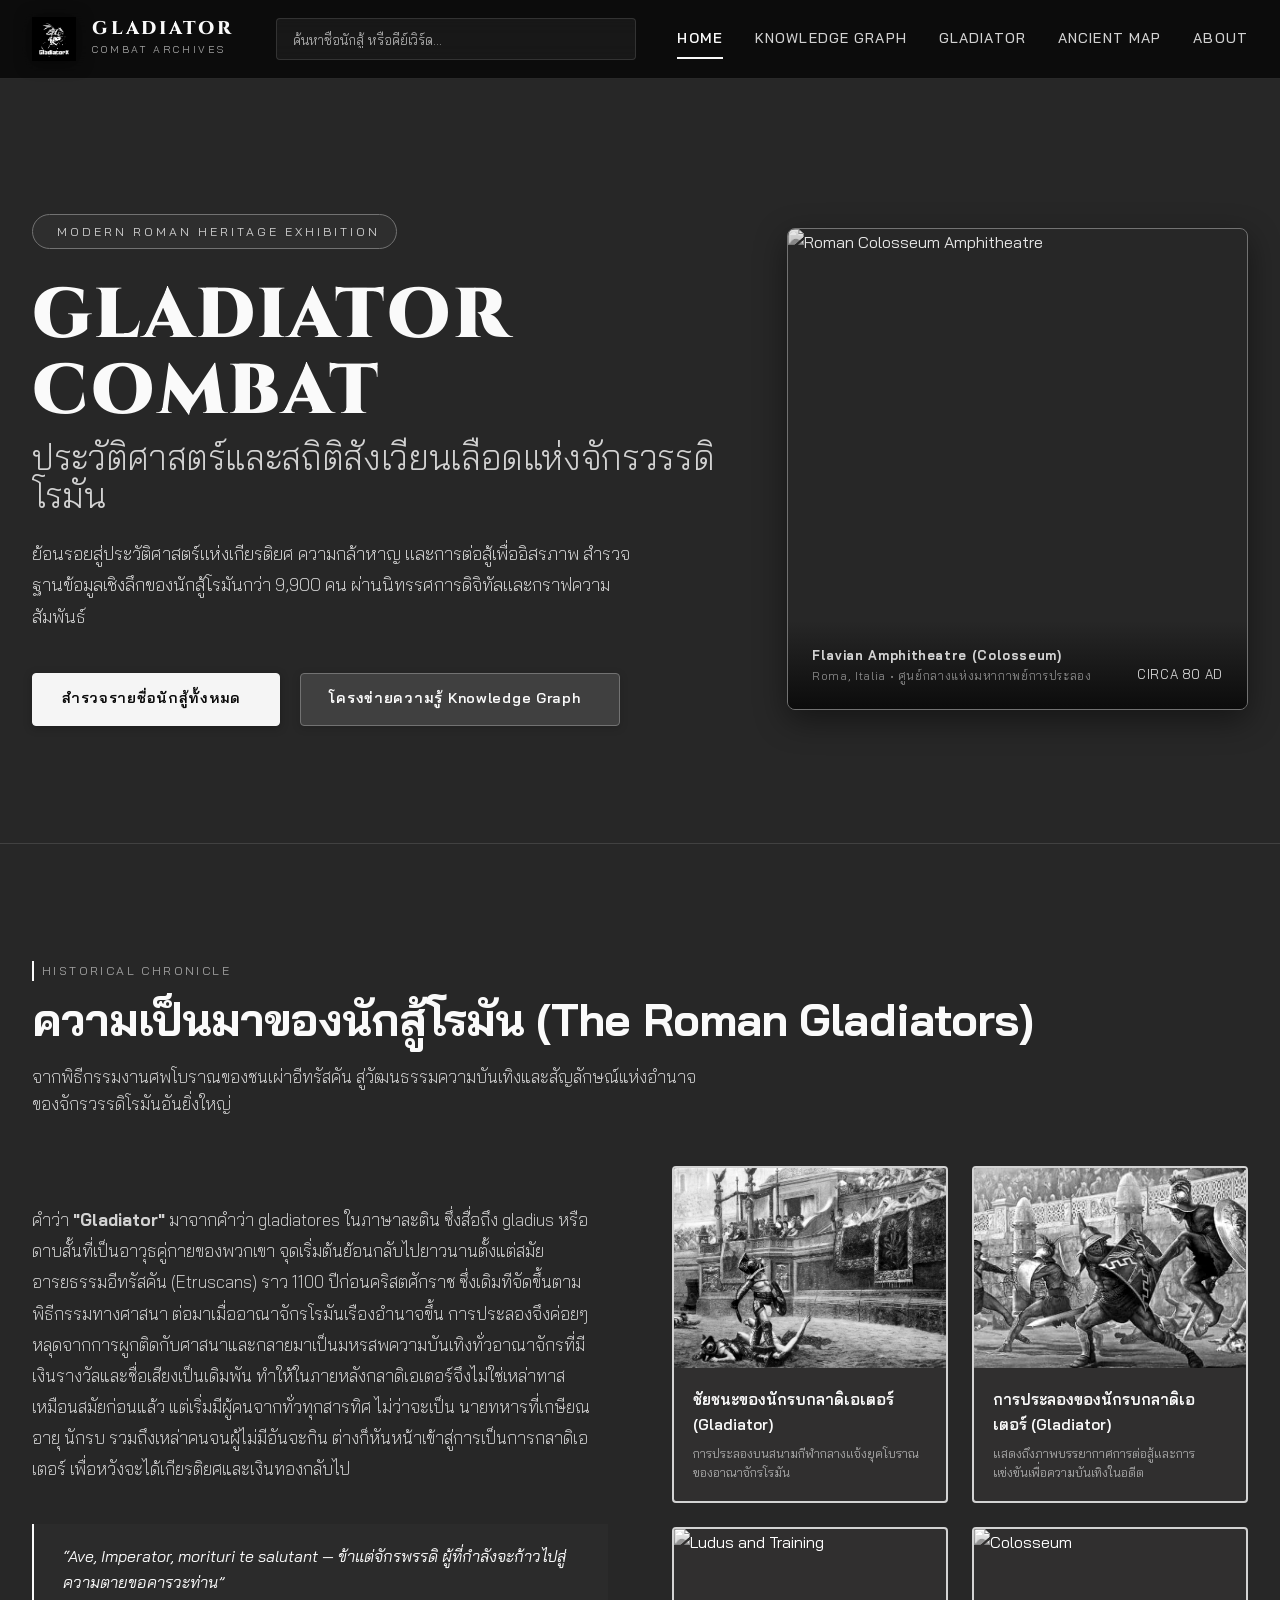
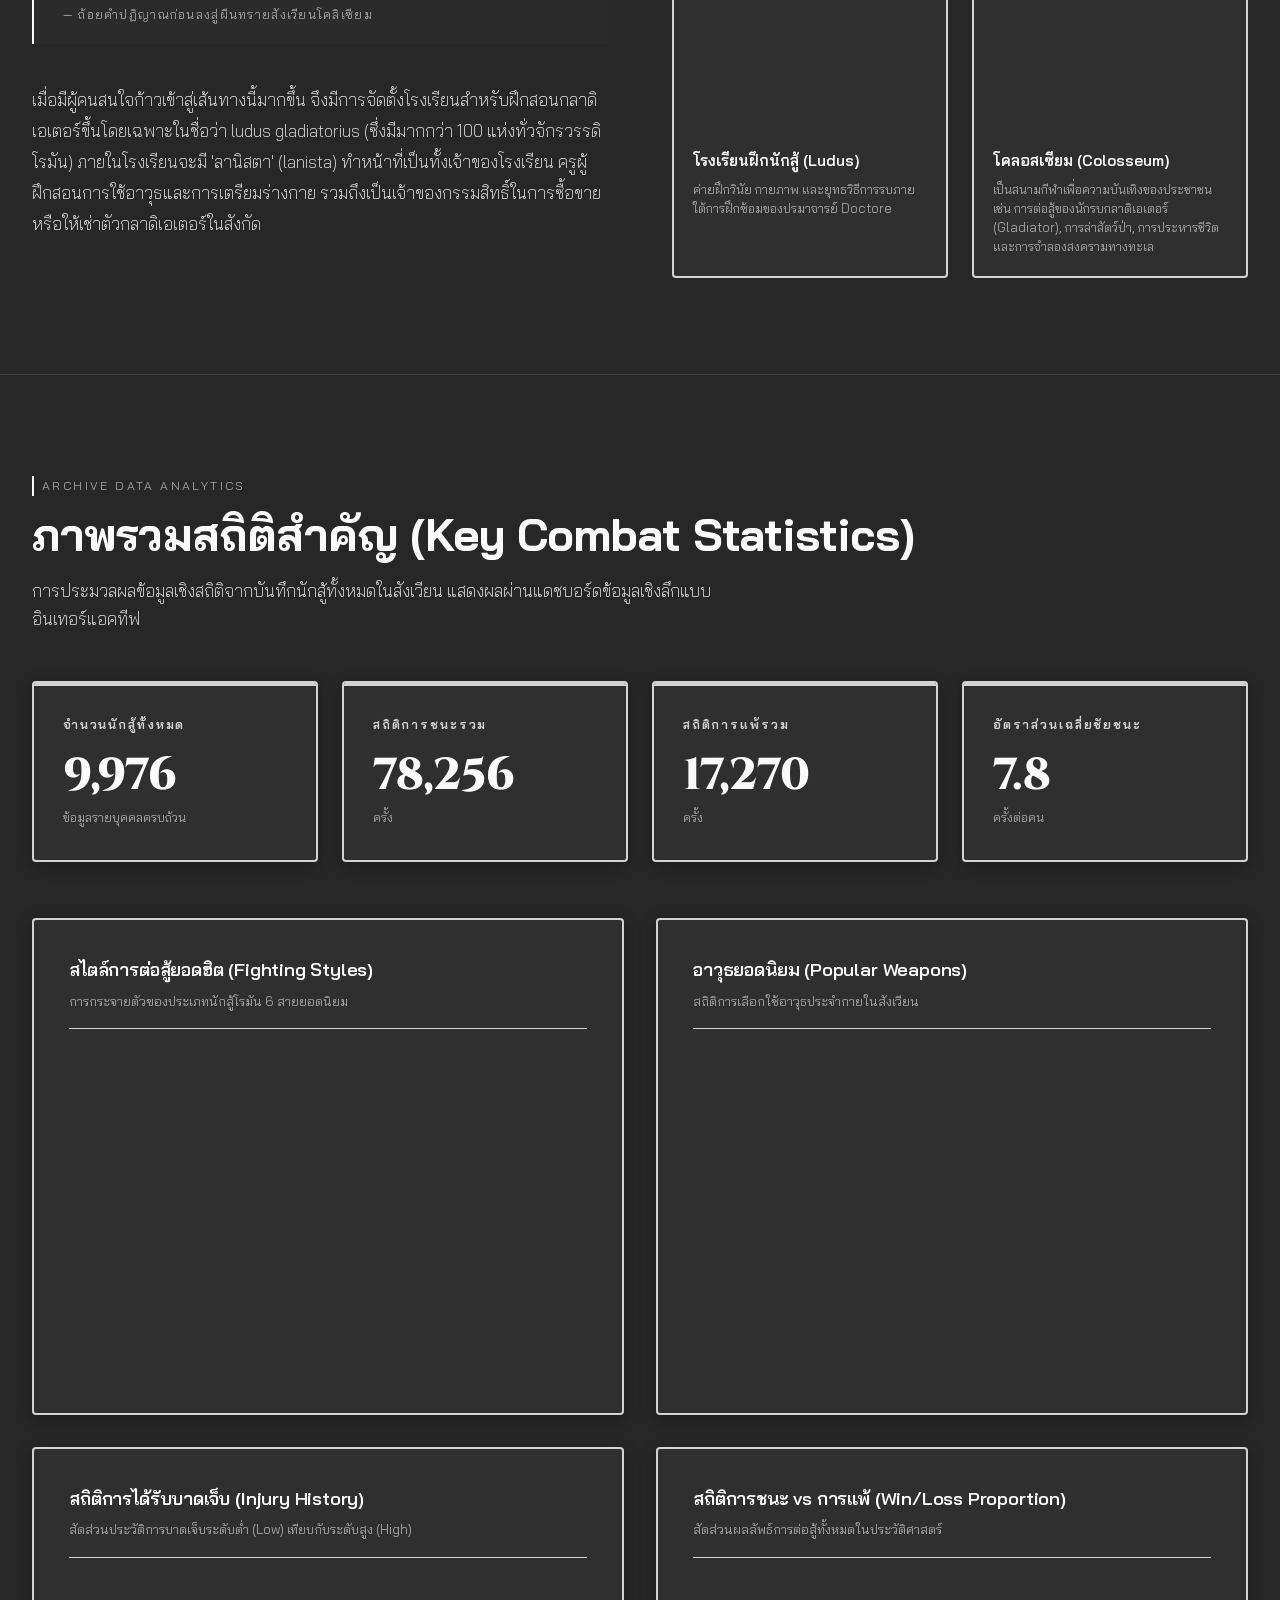
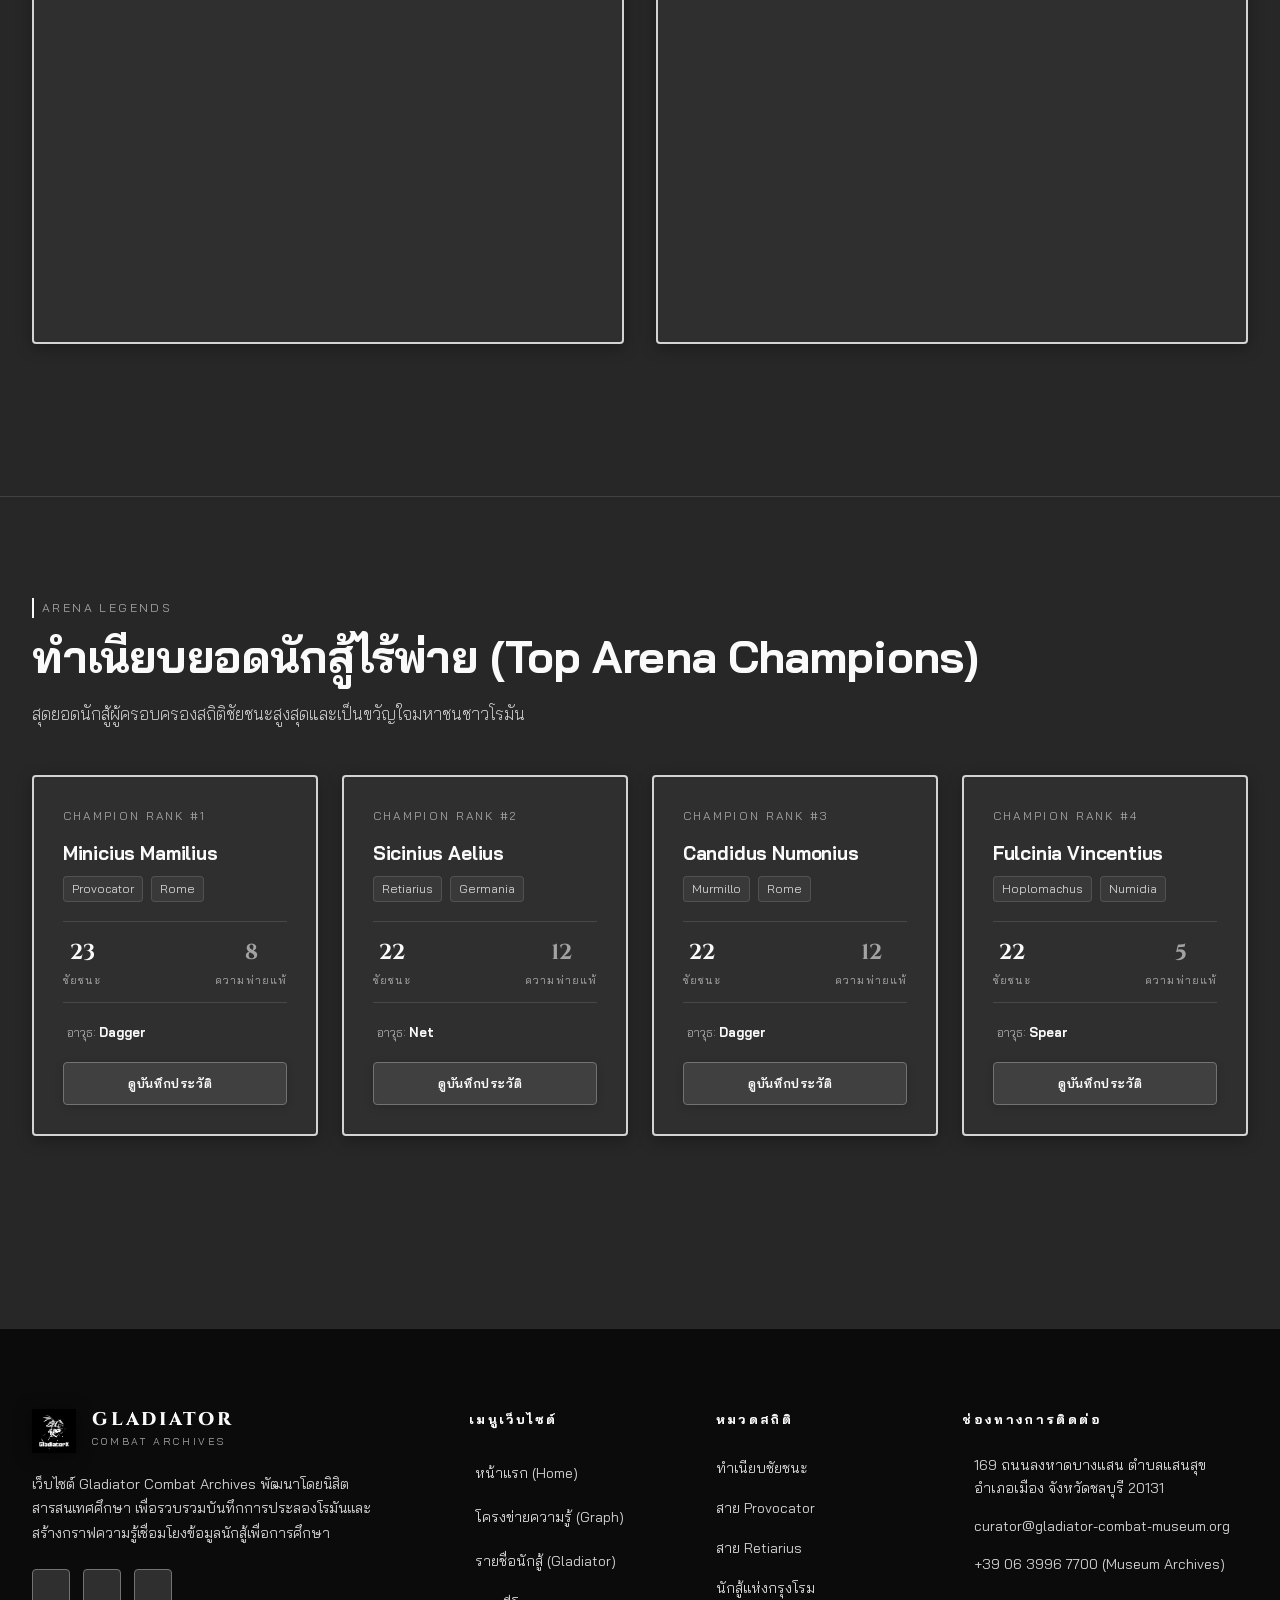
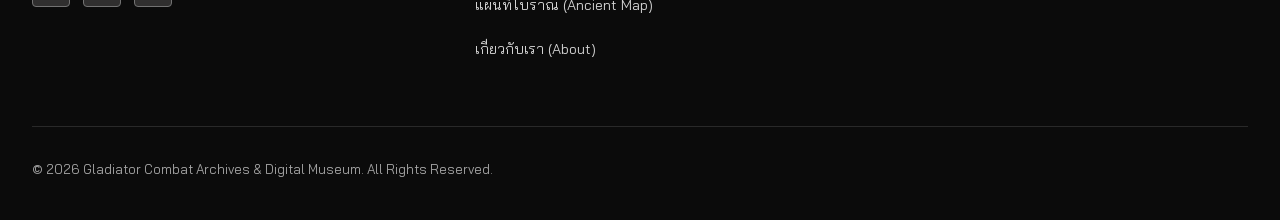
==== commit 8f9a2803: "ปรับสีและเพิ่มเครดิต" ====
--- a/index.html
+++ b/index.html
@@ -46,7 +46,7 @@
 
       <!-- Main Navigation Menu -->
       <nav class="main-nav" id="main-nav">
-        <a href="index.html" class="nav-link">Home</a>
+        <a href="index.html" class="nav-link active">Home</a>
         <a href="knowledge-graph.html" class="nav-link">Knowledge Graph</a>
         <a href="gladiators.html" class="nav-link">Gladiator</a>
         <a href="maps.html" class="nav-link">Ancient Map</a>
--- a/css/style.css
+++ b/css/style.css
@@ -27,9 +27,9 @@
   /* พื้นหลังเว็บไซต์: ปรับให้สว่างขึ้นจากเดิม (#1a1a1a) มาเป็น #272727 / #404040 */
   --bg-primary: #272727;
   --bg-secondary: #272727;
-  --bg-tertiary: #404040;
-  --bg-card: #404040;
-  --bg-card-hover: #535353;
+  --bg-tertiary: #3B3B3B;
+  --bg-card: #302F2F; /* แกก้สีกรอบตรงนี้จ้า */
+  --bg-card-hover: #2d2d2d;
   --bg-light: #404040;
   --bg-light-surface: #535353;
   
@@ -37,7 +37,7 @@
   --text-primary: #fafafa;
   --text-secondary: #d3d3d3;
   --text-muted: #a3a3a3;
-  --text-hover: #fafafa;
+  --text-hover: #D4AF37; /* สีทองอ่อน */
   
   /* กรอบและเส้นขอบ: สว่าง คมชัด */
   --border-light: rgba(255, 255, 255, 0.12);
@@ -57,10 +57,14 @@
   --btn-primary-active-bg: #a3a3a3;      /* คลิกค้างแล้วเข้มขึ้นอีก */
   --btn-primary-active-border: #727272;
 
+  /* เพิ่มสีทองสำหรับ Hover หัวข้อโดยเฉพาะ */
+  --accent-gold: #D4AF37;       /* หรือจะใช้ #C5A059 (สีทองโบราณแบบขรึมๆ เข้ากับธีมโรมัน) */
+  --text-hover-gold: #D4AF37;
+
   /* สีปุ่มรอง (Secondary Button) */
   --btn-secondary-bg: #404040;
   --btn-secondary-text: #fafafa;
-  --btn-secondary-border: #a3a3a3;
+  --btn-secondary-border: #727272;
   --btn-secondary-hover-bg: #272727;     /* ชี้แล้วเข้มขึ้น */
   --btn-secondary-hover-text: #ffffff;
   --btn-secondary-hover-border: #d3d3d3;
@@ -174,6 +178,11 @@
   letter-spacing: -0.02em;
   line-height: 1.2;
   margin-bottom: 1rem;
+  transition: color 0.2s ease-in-out;
+}
+
+.section-title:hover {
+  color: #D4AF37; /* เปลี่ยนเป็นสีทองตอนชี้ */
 }
 
 .section-subtitle {
--- a/css/home.css
+++ b/css/home.css
@@ -49,6 +49,11 @@
   margin-bottom: 1.5rem;
   text-transform: uppercase;
   color: var(--text-primary);
+  transition: color 0.2s ease-in-out; /* เพิ่มความนุ่มนวลเวลาเปลี่ยนสี */
+}
+
+.hero-title:hover {
+  color: #D4AF37; /* เปลี่ยนเป็นสีทองตอนชี้ */
 }
 
 .hero-title span {
